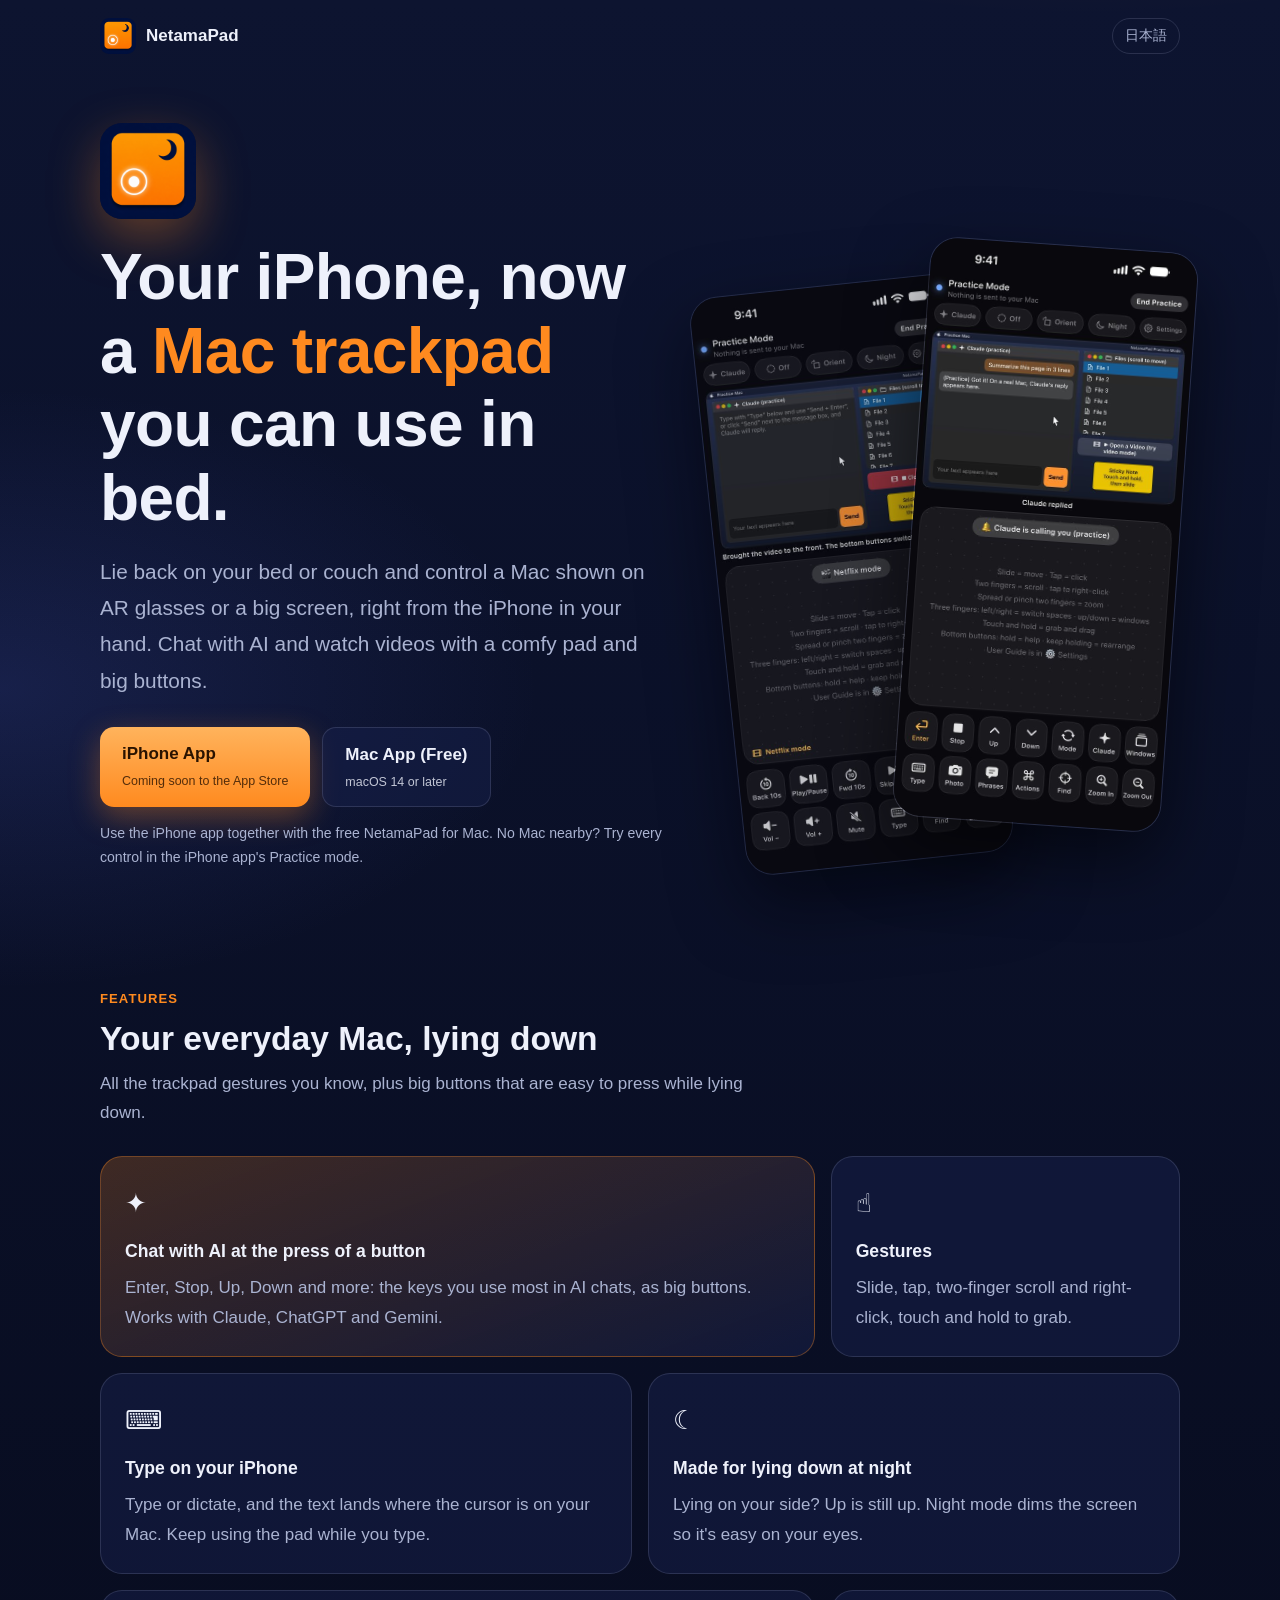
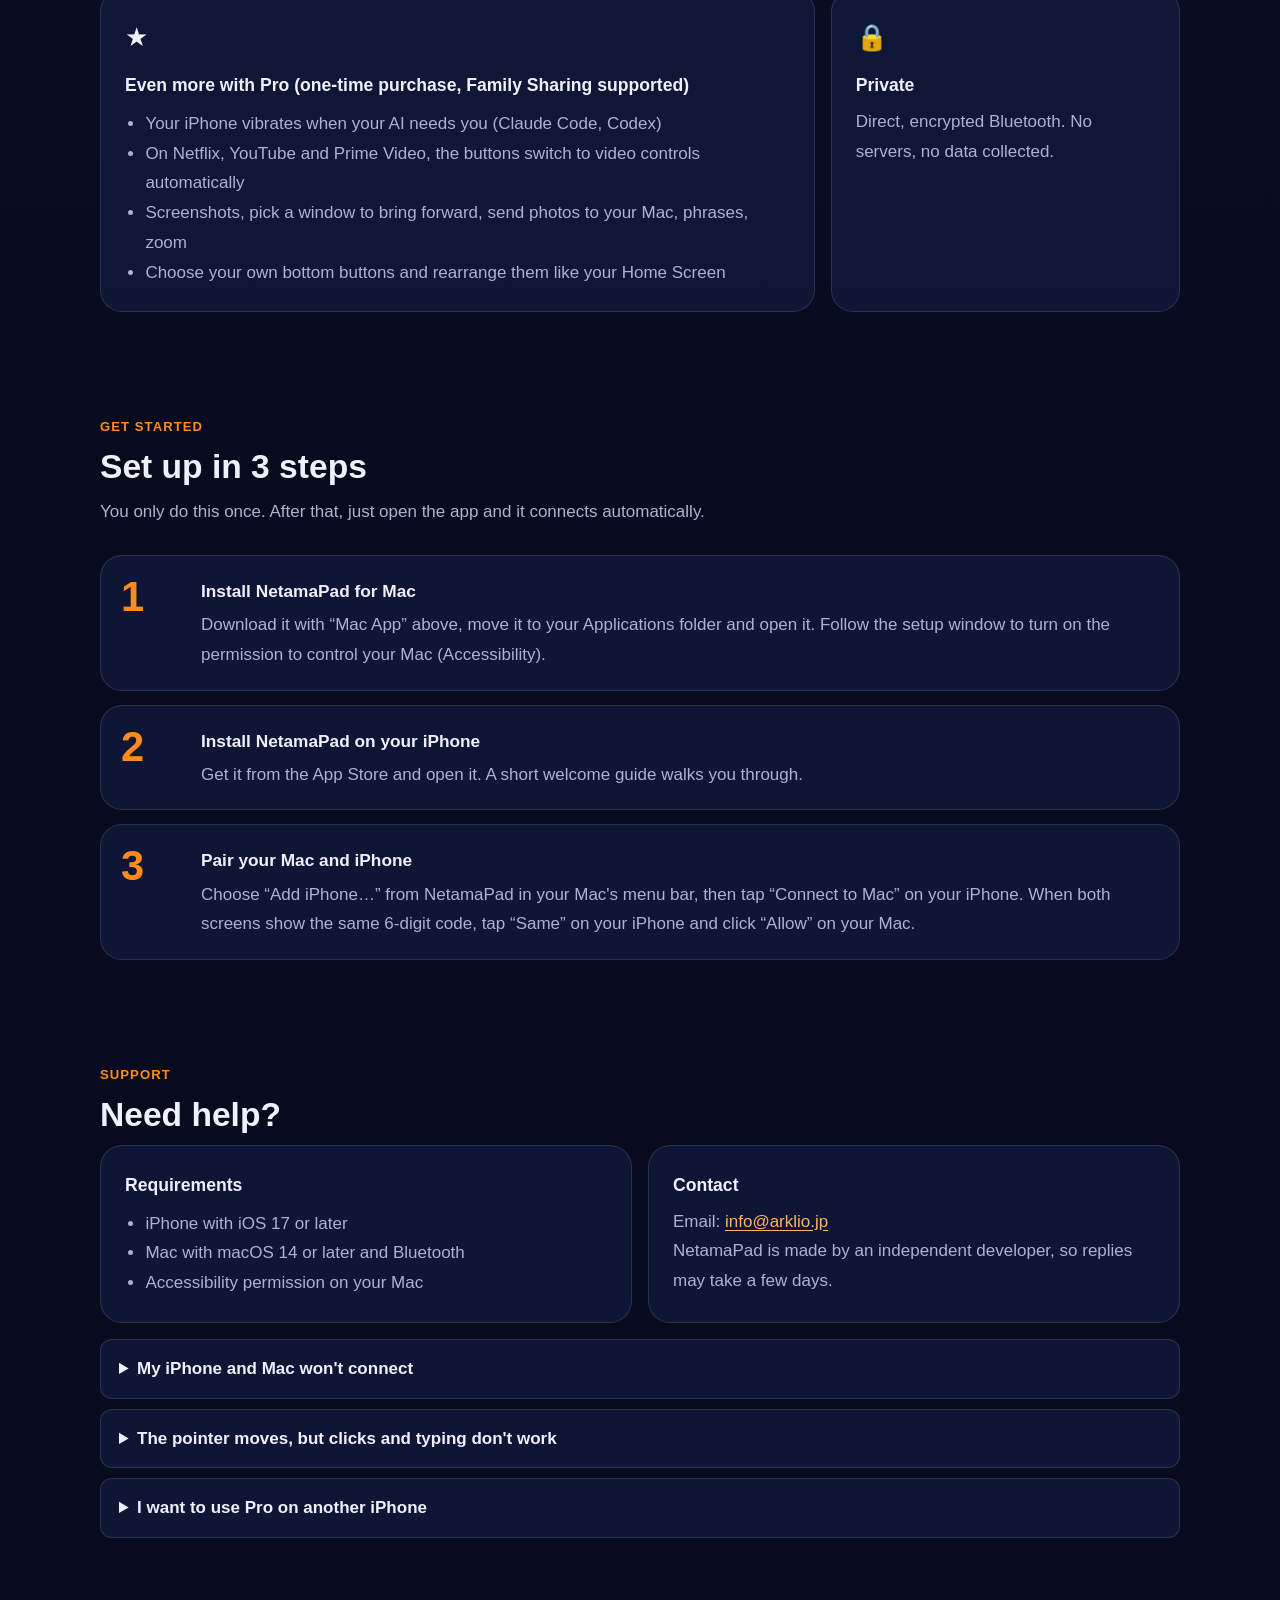
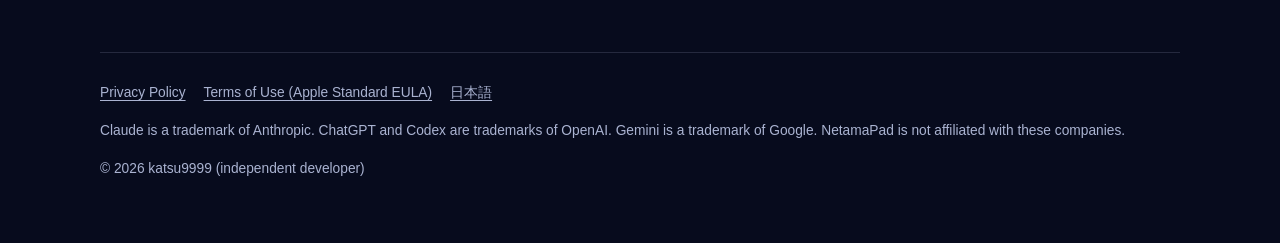
==== en/index.html @ 085f9cf2 "ねたまパッドの紹介ページ・プライバシーポリシー（日本語・英語）" ====
<!DOCTYPE html>
<html lang="en">
<head>
<meta charset="UTF-8">
<meta name="viewport" content="width=device-width, initial-scale=1.0">
<title>NetamaPad — Control your Mac from bed with your iPhone</title>
<meta name="description" content="Lie back and control your Mac with your iPhone. Chat with AI, watch videos and type, all from a comfy trackpad and big buttons.">
<link rel="icon" href="../assets/icon.png">
<link rel="apple-touch-icon" href="../assets/apple-touch-icon.png">
<link rel="alternate" hreflang="ja" href="../">
<link rel="stylesheet" href="../assets/style.css">
</head>
<body>
<header class="wrap topbar">
  <a class="brand" href="./"><img src="../assets/icon.png" alt="" width="36" height="36">NetamaPad</a>
  <a class="lang" href="../" hreflang="ja">日本語</a>
</header>

<main>
  <section class="wrap hero" aria-labelledby="hero-title">
    <div>
      <img class="hero-icon" src="../assets/icon.png" alt="NetamaPad app icon" width="96" height="96">
      <h1 id="hero-title">Your iPhone, now a <em>Mac trackpad</em> you can use in bed.</h1>
      <p class="lead">Lie back on your bed or couch and control a Mac shown on AR glasses or a big screen, right from the iPhone in your hand. Chat with AI and watch videos with a comfy pad and big buttons.</p>
      <div class="actions">
        <span class="button primary" aria-disabled="true">iPhone App<small>Coming soon to the App Store</small></span>
        <a class="button secondary" href="https://github.com/katsu9999-xzx/netama-pad-site/releases/latest/download/NetamaPad.dmg">Mac App (Free)<small>macOS 14 or later</small></a>
      </div>
      <p class="note">Use the iPhone app together with the free NetamaPad for Mac. No Mac nearby? Try every control in the iPhone app's Practice mode.</p>
    </div>
    <div class="phones" aria-hidden="true">
      <img class="phone back" src="../assets/en-03_video.jpg" alt="" width="540" height="1173" loading="lazy">
      <img class="phone front" src="../assets/en-01_chat.jpg" alt="" width="540" height="1173" fetchpriority="high">
    </div>
  </section>

  <section class="wrap" aria-labelledby="features-title">
    <p class="kicker">Features</p>
    <h2 id="features-title">Your everyday Mac, lying down</h2>
    <p class="section-lead">All the trackpad gestures you know, plus big buttons that are easy to press while lying down.</p>
    <div class="bento">
      <article class="tile wide lamp">
        <span class="glyph" aria-hidden="true">✦</span>
        <h3>Chat with AI at the press of a button</h3>
        <p>Enter, Stop, Up, Down and more: the keys you use most in AI chats, as big buttons. Works with Claude, ChatGPT and Gemini.</p>
      </article>
      <article class="tile narrow">
        <span class="glyph" aria-hidden="true">☝︎</span>
        <h3>Gestures</h3>
        <p>Slide, tap, two-finger scroll and right-click, touch and hold to grab.</p>
      </article>
      <article class="tile half">
        <span class="glyph" aria-hidden="true">⌨︎</span>
        <h3>Type on your iPhone</h3>
        <p>Type or dictate, and the text lands where the cursor is on your Mac. Keep using the pad while you type.</p>
      </article>
      <article class="tile half">
        <span class="glyph" aria-hidden="true">☾</span>
        <h3>Made for lying down at night</h3>
        <p>Lying on your side? Up is still up. Night mode dims the screen so it's easy on your eyes.</p>
      </article>
      <article class="tile wide">
        <span class="glyph" aria-hidden="true">★</span>
        <h3>Even more with Pro (one-time purchase, Family Sharing supported)</h3>
        <ul>
          <li>Your iPhone vibrates when your AI needs you (Claude Code, Codex)</li>
          <li>On Netflix, YouTube and Prime Video, the buttons switch to video controls automatically</li>
          <li>Screenshots, pick a window to bring forward, send photos to your Mac, phrases, zoom</li>
          <li>Choose your own bottom buttons and rearrange them like your Home Screen</li>
        </ul>
      </article>
      <article class="tile narrow">
        <span class="glyph" aria-hidden="true">🔒</span>
        <h3>Private</h3>
        <p>Direct, encrypted Bluetooth. No servers, no data collected.</p>
      </article>
    </div>
  </section>

  <section class="wrap" aria-labelledby="setup-title">
    <p class="kicker">Get started</p>
    <h2 id="setup-title">Set up in 3 steps</h2>
    <p class="section-lead">You only do this once. After that, just open the app and it connects automatically.</p>
    <ol class="steps">
      <li>
        <div>
          <h3>Install NetamaPad for Mac</h3>
          <p>Download it with “Mac App” above, move it to your Applications folder and open it. Follow the setup window to turn on the permission to control your Mac (Accessibility).</p>
        </div>
      </li>
      <li>
        <div>
          <h3>Install NetamaPad on your iPhone</h3>
          <p>Get it from the App Store and open it. A short welcome guide walks you through.</p>
        </div>
      </li>
      <li>
        <div>
          <h3>Pair your Mac and iPhone</h3>
          <p>Choose “Add iPhone…” from NetamaPad in your Mac's menu bar, then tap “Connect to Mac” on your iPhone. When both screens show the same 6-digit code, tap “Same” on your iPhone and click “Allow” on your Mac.</p>
        </div>
      </li>
    </ol>
  </section>

  <section class="wrap" aria-labelledby="support-title">
    <p class="kicker">Support</p>
    <h2 id="support-title">Need help?</h2>
    <div class="specs">
      <div class="tile">
        <h3>Requirements</h3>
        <ul>
          <li>iPhone with iOS 17 or later</li>
          <li>Mac with macOS 14 or later and Bluetooth</li>
          <li>Accessibility permission on your Mac</li>
        </ul>
      </div>
      <div class="tile">
        <h3>Contact</h3>
        <p>Email: <a href="mailto:info@arklio.jp">info@arklio.jp</a></p>
        <p>NetamaPad is made by an independent developer, so replies may take a few days.</p>
      </div>
    </div>
    <div class="faq" style="margin-top:16px">
      <details>
        <summary>My iPhone and Mac won't connect</summary>
        <p>Check that Bluetooth is on for both, and that the NetamaPad icon is in your Mac's menu bar. If they still won't connect, quit NetamaPad on your Mac and open it again. That usually fixes it.</p>
      </details>
      <details>
        <summary>The pointer moves, but clicks and typing don't work</summary>
        <p>On your Mac, open System Settings → Privacy &amp; Security → Accessibility and make sure NetamaPad is turned on. After turning it on, open NetamaPad on your Mac again.</p>
      </details>
      <details>
        <summary>I want to use Pro on another iPhone</summary>
        <p>On any iPhone with the same Apple ID, open Settings → Pro and tap “Restore Purchases”. Family Sharing is supported too.</p>
      </details>
    </div>
  </section>
</main>

<footer class="wrap">
  <nav aria-label="Site">
    <a href="privacy.html">Privacy Policy</a>
    <a href="https://www.apple.com/legal/internet-services/itunes/dev/stdeula/">Terms of Use (Apple Standard EULA)</a>
    <a href="../" hreflang="ja">日本語</a>
  </nav>
  <p>Claude is a trademark of Anthropic. ChatGPT and Codex are trademarks of OpenAI. Gemini is a trademark of Google. NetamaPad is not affiliated with these companies.</p>
  <p>© 2026 katsu9999 (independent developer)</p>
</footer>
</body>
</html>
---- assets/style.css ----
/* ねたまパッドの紹介ページ。夜のベッドサイドの色（紺の夜空とオレンジの常夜灯）でそろえる。 */
:root {
  --night-0: #070b1d;
  --night-1: #0d1430;
  --night-2: #16204a;
  --lamp: #ff8a1f;
  --lamp-soft: #ffb35c;
  --moon: #fff3dd;
  --text: #eef1fb;
  --text-muted: #aab3d1;
  --line: rgba(170, 179, 209, 0.18);
  --card: rgba(22, 32, 74, 0.55);

  --font-body: -apple-system, BlinkMacSystemFont, "Hiragino Sans", "Hiragino Kaku Gothic ProN", "Yu Gothic", "Segoe UI", sans-serif;
  --font-display: ui-rounded, "SF Pro Rounded", "Hiragino Maru Gothic ProN", -apple-system, sans-serif;

  --text-base: clamp(1rem, 0.95rem + 0.25vw, 1.0625rem);
  --text-lead: clamp(1.1rem, 1rem + 0.5vw, 1.3rem);
  --text-h2: clamp(1.5rem, 1.2rem + 1.4vw, 2.1rem);
  --text-hero: clamp(2.2rem, 1.4rem + 4vw, 4rem);

  --space-section: clamp(3.5rem, 2.5rem + 5vw, 7rem);
  --radius-card: 22px;
  --radius-small: 12px;
  --duration: 200ms;
  --ease: cubic-bezier(0.16, 1, 0.3, 1);
}

* { box-sizing: border-box; }
html { -webkit-text-size-adjust: 100%; }
body {
  margin: 0;
  font-family: var(--font-body);
  font-size: var(--text-base);
  line-height: 1.75;
  color: var(--text);
  background:
    radial-gradient(1200px 600px at 85% -10%, rgba(255, 138, 31, 0.16), transparent 60%),
    radial-gradient(900px 500px at 0% 20%, rgba(80, 100, 220, 0.18), transparent 60%),
    linear-gradient(180deg, var(--night-1), var(--night-0) 60%);
  background-color: var(--night-0);
  -webkit-font-smoothing: antialiased;
}
a { color: var(--lamp-soft); text-underline-offset: 3px; }
a:hover { color: var(--moon); }
a:focus-visible, .button:focus-visible { outline: 3px solid var(--lamp-soft); outline-offset: 3px; border-radius: 8px; }
img { max-width: 100%; height: auto; display: block; }

.wrap { width: min(1080px, 100% - 32px); margin-inline: auto; }

/* 上の帯 */
.topbar { display: flex; align-items: center; justify-content: space-between; padding: 18px 0; }
.brand { display: flex; align-items: center; gap: 10px; color: var(--text); text-decoration: none; font-weight: 700; font-family: var(--font-display); }
.brand img { width: 36px; height: 36px; border-radius: 9px; }
.lang { color: var(--text-muted); font-size: 0.9rem; text-decoration: none; border: 1px solid var(--line); padding: 4px 12px; border-radius: 999px; }
.lang:hover { color: var(--text); border-color: var(--lamp); }

/* いちばん上 */
.hero { display: grid; grid-template-columns: 1.1fr 0.9fr; gap: clamp(24px, 4vw, 56px); align-items: center; padding: clamp(24px, 4vw, 56px) 0 var(--space-section); }
.hero-icon { width: 96px; height: 96px; border-radius: 22px; box-shadow: 0 18px 50px rgba(255, 138, 31, 0.35); margin-bottom: 22px; }
.hero h1 { font-family: var(--font-display); font-size: var(--text-hero); line-height: 1.15; margin: 0 0 18px; letter-spacing: -0.01em; }
.hero h1 em { font-style: normal; color: var(--lamp); }
.lead { font-size: var(--text-lead); color: var(--text-muted); margin: 0 0 28px; max-width: 34em; }
.actions { display: flex; flex-wrap: wrap; gap: 12px; }
.button { display: inline-flex; flex-direction: column; align-items: flex-start; gap: 2px; padding: 12px 22px; border-radius: 14px; font-weight: 700; text-decoration: none; transition: transform var(--duration) var(--ease), box-shadow var(--duration) var(--ease); }
.button.primary { background: linear-gradient(180deg, var(--lamp-soft), var(--lamp)); color: #2a1300; box-shadow: 0 10px 30px rgba(255, 138, 31, 0.35); }
.button.secondary { background: var(--card); color: var(--text); border: 1px solid var(--line); }
.button:hover { transform: translateY(-2px); color: inherit; }
.button.primary:hover { color: #2a1300; box-shadow: 0 14px 36px rgba(255, 138, 31, 0.45); }
.button small { display: block; font-weight: 500; font-size: 0.78rem; opacity: 0.8; }
.note { color: var(--text-muted); font-size: 0.88rem; margin-top: 14px; }

/* 画面の見本（重ねて奥行きを出す） */
.phones { position: relative; min-height: 520px; }
.phone { position: absolute; width: 58%; border-radius: 28px; border: 1px solid var(--line); box-shadow: 0 30px 70px rgba(0, 0, 0, 0.55); }
.phone.back { left: 0; top: 40px; transform: rotate(-6deg); opacity: 0.85; }
.phone.front { right: 0; top: 0; transform: rotate(4deg); }

/* 節 */
section { padding-bottom: var(--space-section); }
h2 { font-family: var(--font-display); font-size: var(--text-h2); line-height: 1.3; margin: 0 0 8px; }
.kicker { color: var(--lamp); font-weight: 700; letter-spacing: 0.08em; font-size: 0.82rem; text-transform: uppercase; margin: 0 0 6px; }
.section-lead { color: var(--text-muted); margin: 0 0 28px; max-width: 40em; }

/* できること（大小をつけたタイル） */
.bento { display: grid; grid-template-columns: repeat(6, 1fr); gap: 16px; }
.tile { background: var(--card); border: 1px solid var(--line); border-radius: var(--radius-card); padding: 24px; }
.tile h3 { margin: 0 0 6px; font-size: 1.1rem; font-family: var(--font-display); }
.tile p { margin: 0; color: var(--text-muted); }
.tile .glyph { font-size: 1.6rem; display: block; margin-bottom: 10px; }
.tile.wide { grid-column: span 4; }
.tile.half { grid-column: span 3; }
.tile.narrow { grid-column: span 2; }
.tile.lamp { background: linear-gradient(160deg, rgba(255, 138, 31, 0.22), rgba(22, 32, 74, 0.55)); border-color: rgba(255, 138, 31, 0.35); }
.tile ul { margin: 8px 0 0; padding-left: 1.2em; color: var(--text-muted); }

/* つなぎ方（大きな数字） */
.steps { list-style: none; margin: 0; padding: 0; display: grid; gap: 14px; counter-reset: step; }
.steps li { counter-increment: step; display: grid; grid-template-columns: 64px 1fr; gap: 16px; align-items: start; padding: 20px; border-radius: var(--radius-card); background: var(--card); border: 1px solid var(--line); }
.steps li::before { content: counter(step); font-family: var(--font-display); font-size: 2.6rem; line-height: 1; color: var(--lamp); font-weight: 800; }
.steps h3 { margin: 0 0 4px; font-size: 1.08rem; }
.steps p { margin: 0; color: var(--text-muted); }

/* 表 */
.specs { display: grid; grid-template-columns: repeat(2, 1fr); gap: 16px; }
.faq details { background: var(--card); border: 1px solid var(--line); border-radius: var(--radius-small); padding: 14px 18px; margin-bottom: 10px; }
.faq summary { cursor: pointer; font-weight: 700; }
.faq details p { color: var(--text-muted); margin: 10px 0 0; }

/* プライバシーなど、読む文書のページ */
.doc { width: min(760px, 100% - 32px); margin-inline: auto; padding-bottom: var(--space-section); }
.doc h1 { font-family: var(--font-display); font-size: clamp(1.8rem, 1.4rem + 2vw, 2.6rem); margin: 12px 0 6px; }
.doc h2 { font-size: 1.25rem; margin: 36px 0 8px; padding-top: 12px; border-top: 1px solid var(--line); }
.doc p, .doc li { color: var(--text); }
.doc .meta { color: var(--text-muted); font-size: 0.9rem; }
.doc .summary { background: linear-gradient(160deg, rgba(255, 138, 31, 0.18), rgba(22, 32, 74, 0.55)); border: 1px solid rgba(255, 138, 31, 0.35); border-radius: var(--radius-card); padding: 18px 22px; margin: 22px 0; }
.doc .summary p { margin: 0; }

footer { border-top: 1px solid var(--line); padding: 28px 0 48px; color: var(--text-muted); font-size: 0.86rem; }
footer nav { display: flex; flex-wrap: wrap; gap: 18px; margin-bottom: 10px; }
footer a { color: var(--text-muted); }

@media (max-width: 820px) {
  .hero { grid-template-columns: 1fr; }
  .phones { min-height: 0; display: grid; grid-template-columns: 1fr 1fr; gap: 12px; }
  .phone { position: static; width: 100%; transform: none; }
  .phone.back { opacity: 1; }
  .bento { grid-template-columns: 1fr; }
  .tile.wide, .tile.half, .tile.narrow { grid-column: auto; }
  .specs { grid-template-columns: 1fr; }
  .steps li { grid-template-columns: 44px 1fr; }
  .steps li::before { font-size: 2rem; }
}

@media (prefers-reduced-motion: reduce) {
  .button { transition: none; }
  .button:hover { transform: none; }
}
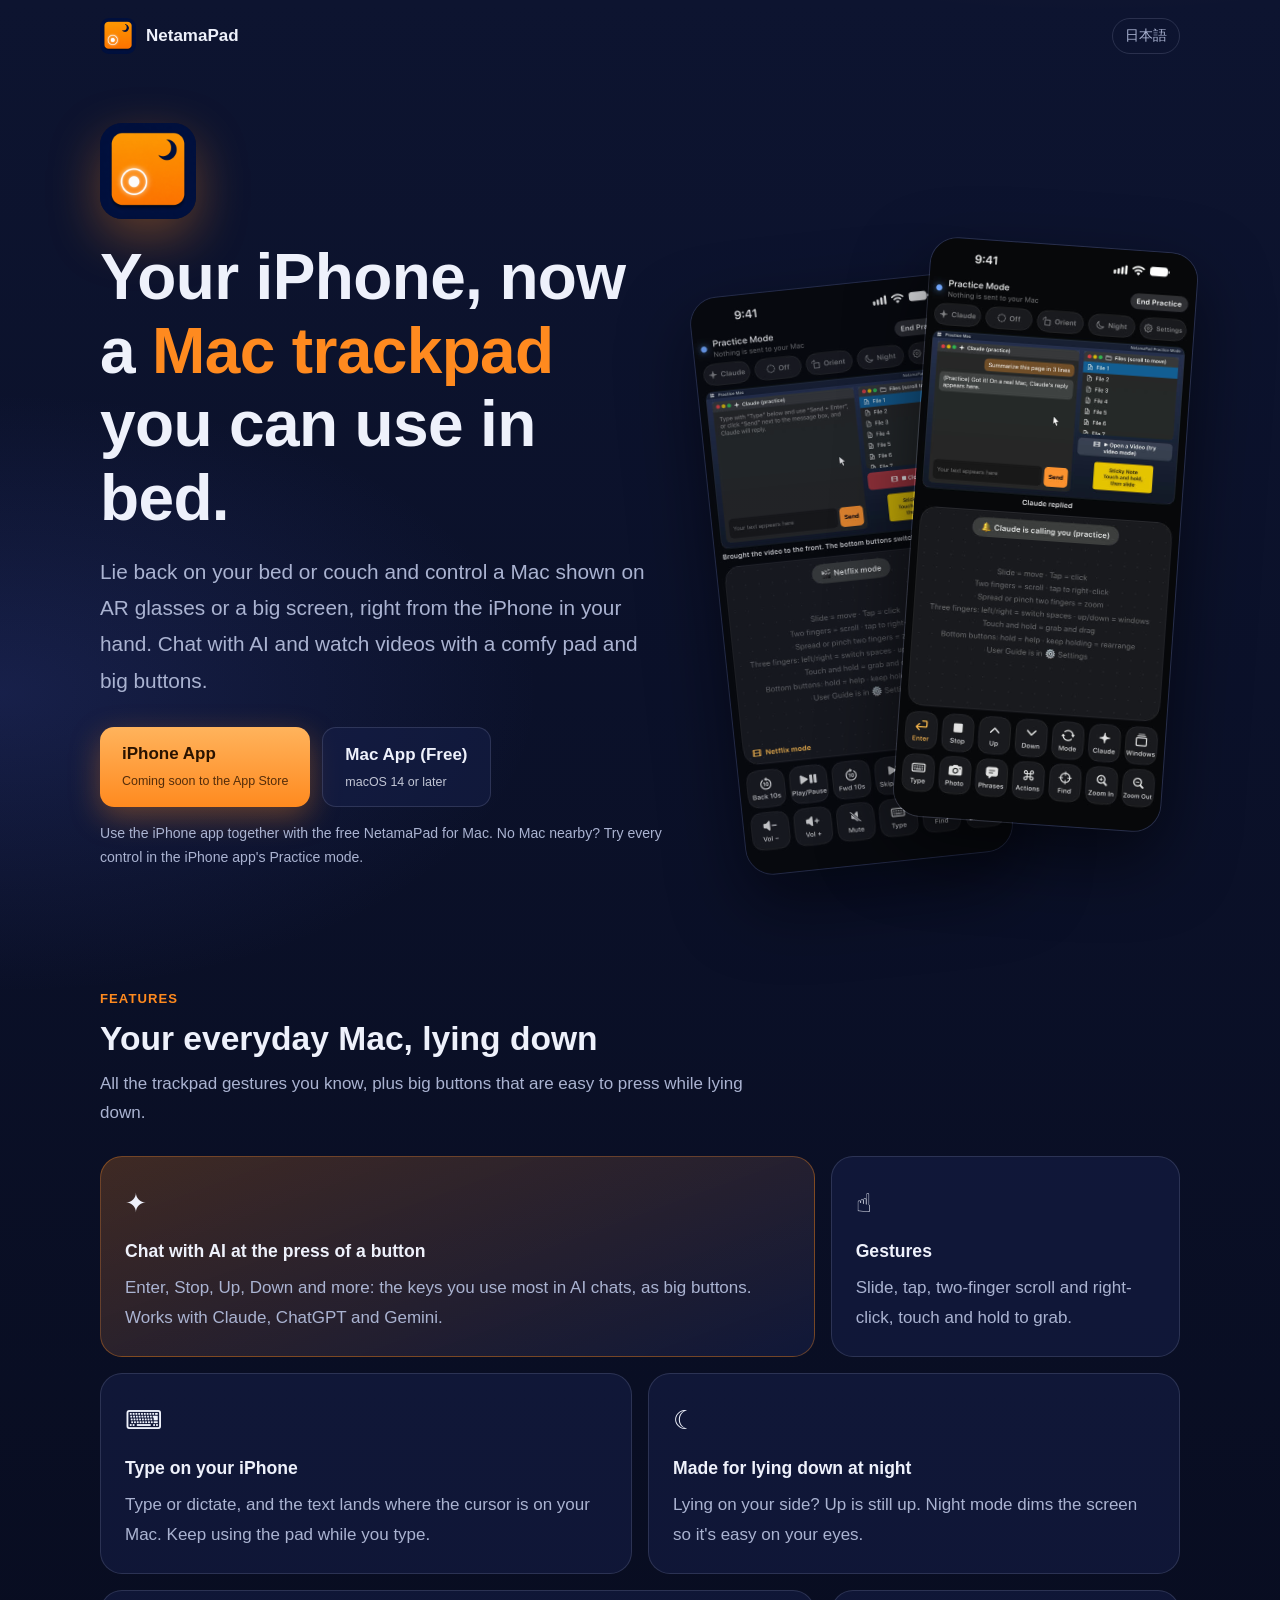
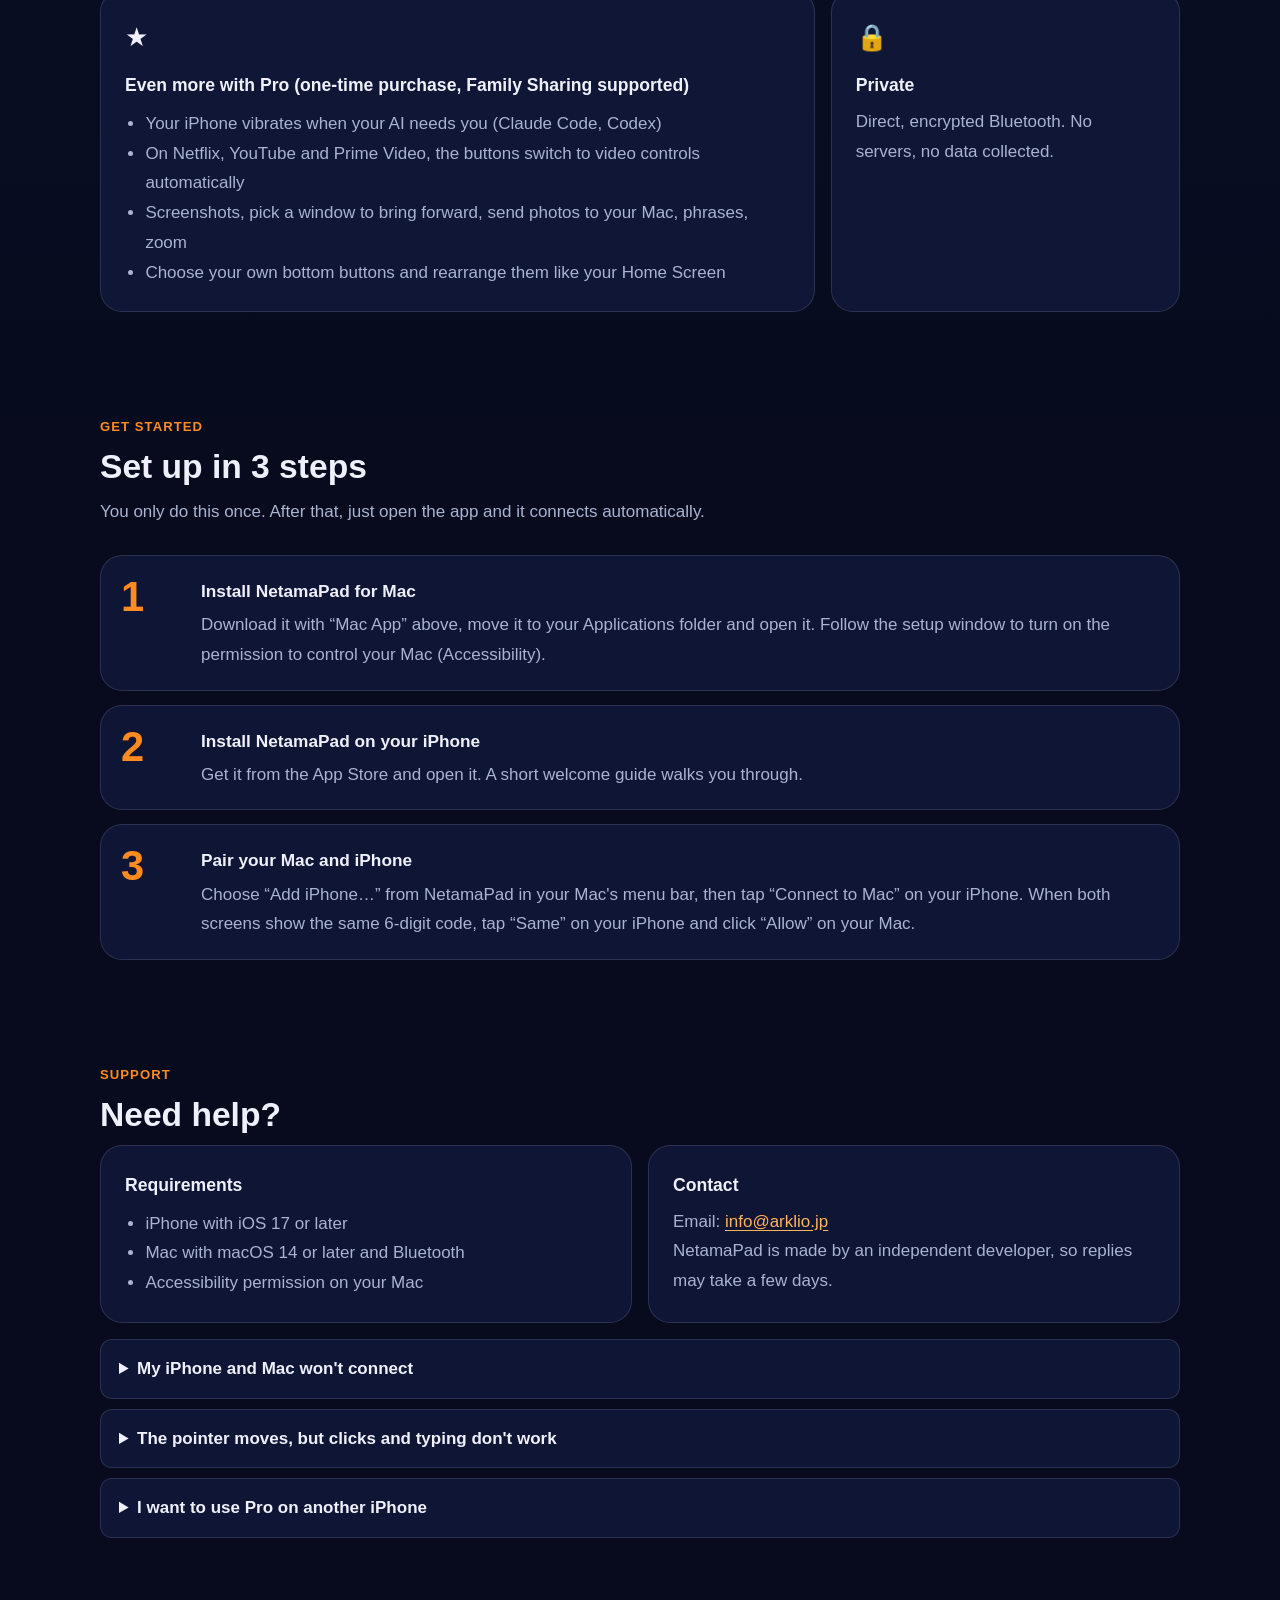
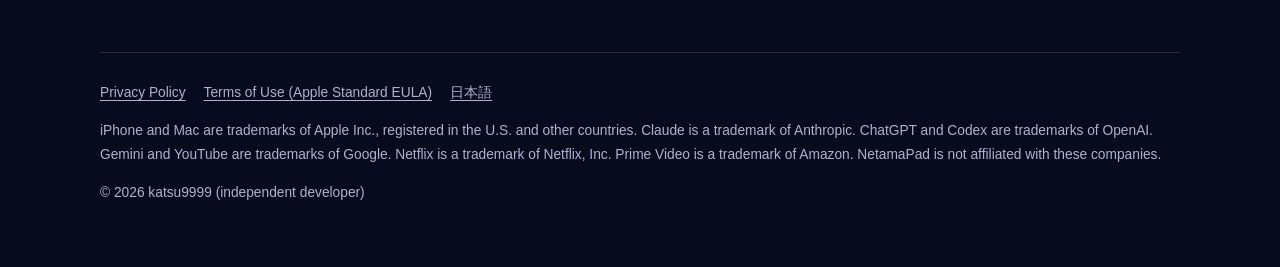
==== commit 3589dd32: "fix: 画面写真から Apple のロゴを外し、商標の注意を足した - 練習モードの「練習用の Mac」の帯に写っていた Apple のロゴを、組み立て 9 の印に差し替えた（6 枚） - 足注に " ====
--- a/en/index.html
+++ b/en/index.html
@@ -144,7 +144,7 @@
     <a href="https://www.apple.com/legal/internet-services/itunes/dev/stdeula/">Terms of Use (Apple Standard EULA)</a>
     <a href="../" hreflang="ja">日本語</a>
   </nav>
-  <p>Claude is a trademark of Anthropic. ChatGPT and Codex are trademarks of OpenAI. Gemini is a trademark of Google. NetamaPad is not affiliated with these companies.</p>
+  <p>iPhone and Mac are trademarks of Apple Inc., registered in the U.S. and other countries. Claude is a trademark of Anthropic. ChatGPT and Codex are trademarks of OpenAI. Gemini and YouTube are trademarks of Google. Netflix is a trademark of Netflix, Inc. Prime Video is a trademark of Amazon. NetamaPad is not affiliated with these companies.</p>
   <p>© 2026 katsu9999 (independent developer)</p>
 </footer>
 </body>
